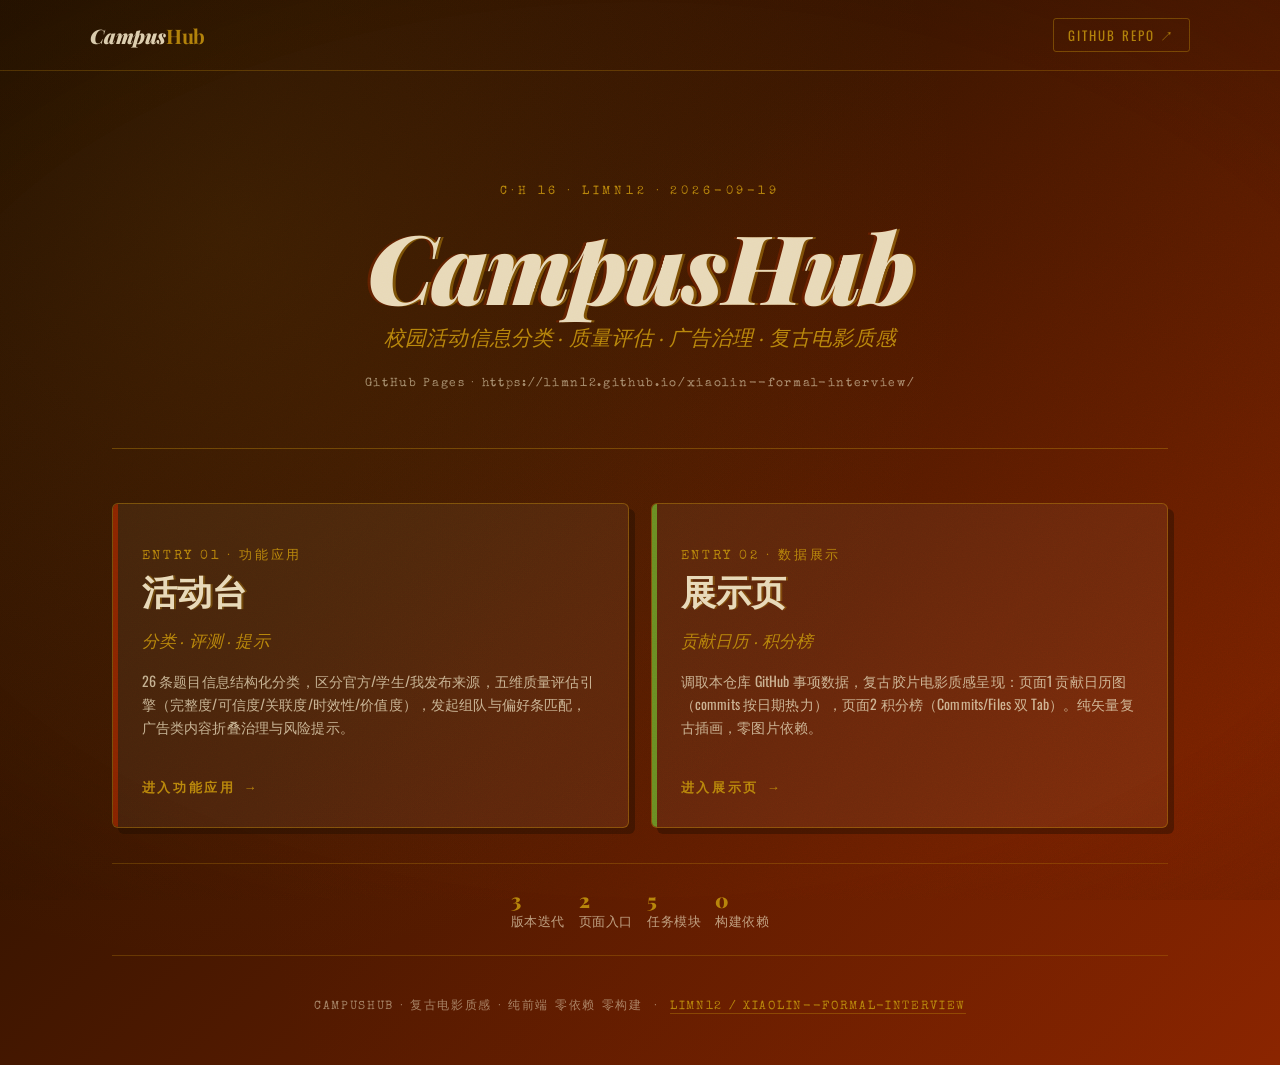
==== index.html @ 2711916e "Pages 入口门户 + main 分支 根目录新增 index.html 作为 GitHub Pages 入口门户（复古电影质感，链接到 campus-hub 功能应用与 showcase 展示页）" ====
<!DOCTYPE html>
<html lang="zh-CN">
<head>
<meta charset="UTF-8">
<meta name="viewport" content="width=device-width, initial-scale=1.0">
<title>校园活动台 CampusHub · 入口</title>
<meta name="description" content="校园活动信息分类与质量提示平台 — 功能应用与展示页入口。">
<link rel="preconnect" href="https://fonts.googleapis.com">
<link rel="preconnect" href="https://fonts.gstatic.com" crossorigin>
<link href="https://fonts.googleapis.com/css2?family=Oswald:wght@400;500;600;700&family=Playfair+Display:ital,wght@0,400;0,700;0,900;1,700;1,900&family=Special+Elite&display=swap" rel="stylesheet">
<style>
  :root{
    --bg:#E8D9B8; --paper:#D2B48C; --surface:#EFE3C8; --ink:#1A0A00;
    --text:#1A0A00; --soft:#5C3A1F; --border:#BFA37F;
    --rust:#8B2500; --gold:#B8860B; --olive:#6B8E23; --navy:#191970; --cream:#E8D9B8;
  }
  *{box-sizing:border-box}
  html,body{margin:0;padding:0}
  body{
    font-family:"Oswald","Bebas Neue",Impact,sans-serif;
    background:
      radial-gradient(circle at 18% 22%,rgba(184,134,11,.12),transparent 55%),
      radial-gradient(circle at 82% 78%,rgba(139,37,0,.10),transparent 60%),
      linear-gradient(135deg,#1A0A00 0%,#3a1500 38%,#8B2500 100%);
    color:var(--cream);min-height:100vh;line-height:1.55;letter-spacing:.01em;
    -webkit-font-smoothing:antialiased;
  }
  /* 颗粒噪点 */
  body::before{
    content:"";position:fixed;inset:0;z-index:9999;pointer-events:none;opacity:.10;mix-blend-mode:overlay;
    background-image:url("data:image/svg+xml;utf8,<svg xmlns='http://www.w3.org/2000/svg' width='160' height='160'><filter id='n'><feTurbulence type='fractalNoise' baseFrequency='0.9' numOctaves='2' stitchTiles='stitch'/></filter><rect width='100%25' height='100%25' filter='url(%23n)'/></svg>");
    background-size:180px 180px;
  }
  /* 暗角 */
  body::after{
    content:"";position:fixed;inset:0;z-index:9998;pointer-events:none;
    background:radial-gradient(ellipse 130% 110% at center,transparent 45%,rgba(26,10,0,.5) 100%);
  }
  .wrap{position:relative;z-index:2;max-width:1100px;margin:0 auto;padding:0 22px}

  /* Hero */
  .hero{padding:7rem 0 3.4rem;text-align:center;border-bottom:1px solid rgba(184,134,11,.4)}
  .hero__kicker{font-family:"Special Elite",monospace;font-size:12px;letter-spacing:.32em;text-transform:uppercase;color:var(--gold);margin-bottom:1.2rem}
  .hero__title{
    font-family:"Playfair Display",serif;font-style:italic;font-weight:900;
    font-size:clamp(2.6rem,8vw,6rem);line-height:.92;letter-spacing:-.02em;margin:0;
    color:var(--cream);
    text-shadow:3px 0 0 rgba(184,134,11,.5),-3px 0 0 rgba(139,37,0,.45);
  }
  .hero__sub{font-family:"Playfair Display",serif;font-style:italic;color:var(--gold);margin-top:.7rem;font-size:clamp(1rem,1.8vw,1.3rem)}
  .hero__meta{font-family:"Special Elite",monospace;font-size:12px;letter-spacing:.14em;color:rgba(232,217,184,.6);margin-top:1.4rem}

  /* 入口卡 */
  .cards{display:grid;grid-template-columns:1fr 1fr;gap:22px;margin:3.4rem 0 1.6rem}
  @media (max-width:720px){.cards{grid-template-columns:1fr}}
  .card{
    display:block;position:relative;background:rgba(232,217,184,.06);
    border:1px solid rgba(184,134,11,.45);border-radius:6px;padding:2.2rem 1.8rem 1.8rem;
    text-decoration:none;color:var(--cream);transition:transform .2s,box-shadow .2s,border-color .2s;
    box-shadow:6px 6px 0 rgba(26,10,0,.4);overflow:hidden;
  }
  .card:hover{transform:translate(-3px,-3px);box-shadow:9px 9px 0 rgba(184,134,11,.5);border-color:var(--gold)}
  .card::before{content:"";position:absolute;left:0;top:0;bottom:0;width:5px;background:var(--rust)}
  .card--b::before{background:var(--olive)}
  .card__num{font-family:"Special Elite",monospace;font-size:13px;letter-spacing:.2em;color:var(--gold);text-transform:uppercase}
  .card__title{font-family:"Playfair Display",serif;font-weight:900;font-size:2.2rem;margin:.4rem 0 .3rem;line-height:1.05;color:var(--cream);text-shadow:2px 0 0 rgba(184,134,11,.35)}
  .card__sub{font-family:"Playfair Display",serif;font-style:italic;color:var(--gold);font-size:1.05rem;margin-bottom:1rem}
  .card__desc{font-family:"Oswald",sans-serif;font-size:14px;color:rgba(232,217,184,.78);line-height:1.65;letter-spacing:.01em}
  .card__enter{margin-top:1.5rem;font-family:"Oswald",sans-serif;font-weight:600;letter-spacing:.2em;text-transform:uppercase;font-size:13px;color:var(--gold);display:inline-flex;align-items:center;gap:8px}
  .card__enter::after{content:"→";transition:transform .2s}
  .card:hover .card__enter::after{transform:translateX(4px)}

  /* 统计条 */
  .stats{display:flex;gap:14px;flex-wrap:wrap;justify-content:center;margin:2.2rem 0 0;padding:1.6rem 0;border-top:1px solid rgba(184,134,11,.3);border-bottom:1px solid rgba(184,134,11,.3)}
  .stat{font-family:"Oswald",sans-serif;font-size:13px;letter-spacing:.04em;color:rgba(232,217,184,.7)}
  .stat b{font-family:"Playfair Display",serif;font-weight:900;font-size:20px;color:var(--gold);display:block;line-height:1}

  /* 页脚 */
  .footer{padding:2.6rem 0 3rem;text-align:center;font-family:"Special Elite",monospace;font-size:12px;letter-spacing:.14em;color:rgba(232,217,184,.55);text-transform:uppercase}
  .footer a{color:var(--gold);text-decoration:none;border-bottom:1px solid rgba(184,134,11,.4)}
  .footer a:hover{color:var(--cream)}

  /* 顶栏 */
  .nav{position:relative;z-index:3;padding:18px 22px;border-bottom:1px solid rgba(184,134,11,.3)}
  .nav__inner{max-width:1100px;margin:0 auto;display:flex;justify-content:space-between;align-items:center}
  .nav__logo{font-family:"Playfair Display",serif;font-weight:900;font-style:italic;font-size:20px;color:var(--cream);letter-spacing:-.01em}
  .nav__logo b{color:var(--gold);font-style:normal}
  .nav__link{font-family:"Oswald",sans-serif;font-size:13px;letter-spacing:.16em;text-transform:uppercase;color:var(--gold);text-decoration:none;border:1px solid rgba(184,134,11,.45);padding:6px 14px;border-radius:3px}
</style>
</head>
<body>

<header class="nav">
  <div class="nav__inner">
    <span class="nav__logo">Campus<b>Hub</b></span>
    <a class="nav__link" href="https://github.com/LIMN12/xiaolin--formal-interview" target="_blank" rel="noopener">GitHub Repo ↗</a>
  </div>
</header>

<div class="wrap">

  <section class="hero">
    <div class="hero__kicker">C·H 16 · LIMN12 · 2026-09-19</div>
    <h1 class="hero__title">CampusHub</h1>
    <p class="hero__sub">校园活动信息分类 · 质量评估 · 广告治理 · 复古电影质感</p>
    <div class="hero__meta">GitHub Pages · https://limn12.github.io/xiaolin--formal-interview/</div>
  </section>

  <div class="cards">
    <a class="card" href="campus-hub/index.html">
      <span class="card__num">Entry 01 · 功能应用</span>
      <h2 class="card__title">活动台</h2>
      <p class="card__sub">分类 · 评测 · 提示</p>
      <p class="card__desc">26 条题目信息结构化分类，区分官方/学生/我发布来源，五维质量评估引擎（完整度/可信度/关联度/时效性/价值度），发起组队与偏好条匹配，广告类内容折叠治理与风险提示。</p>
      <span class="card__enter">进入功能应用</span>
    </a>

    <a class="card card--b" href="showcase/index.html">
      <span class="card__num">Entry 02 · 数据展示</span>
      <h2 class="card__title">展示页</h2>
      <p class="card__sub">贡献日历 · 积分榜</p>
      <p class="card__desc">调取本仓库 GitHub 事项数据，复古胶片电影质感呈现：页面1 贡献日历图（commits 按日期热力），页面2 积分榜（Commits/Files 双 Tab）。纯矢量复古插画，零图片依赖。</p>
      <span class="card__enter">进入展示页</span>
    </a>
  </div>

  <div class="stats">
    <div class="stat"><b>3</b>版本迭代</div>
    <div class="stat"><b>2</b>页面入口</div>
    <div class="stat"><b>5</b>任务模块</div>
    <div class="stat"><b>0</b>构建依赖</div>
  </div>

</div>

<footer class="footer">
  CampusHub · 复古电影质感 · 纯前端 零依赖 零构建 &nbsp;·&nbsp; <a href="https://github.com/LIMN12/xiaolin--formal-interview" target="_blank" rel="noopener">LIMN12 / xiaolin--formal-interview</a>
</footer>

</body>
</html>
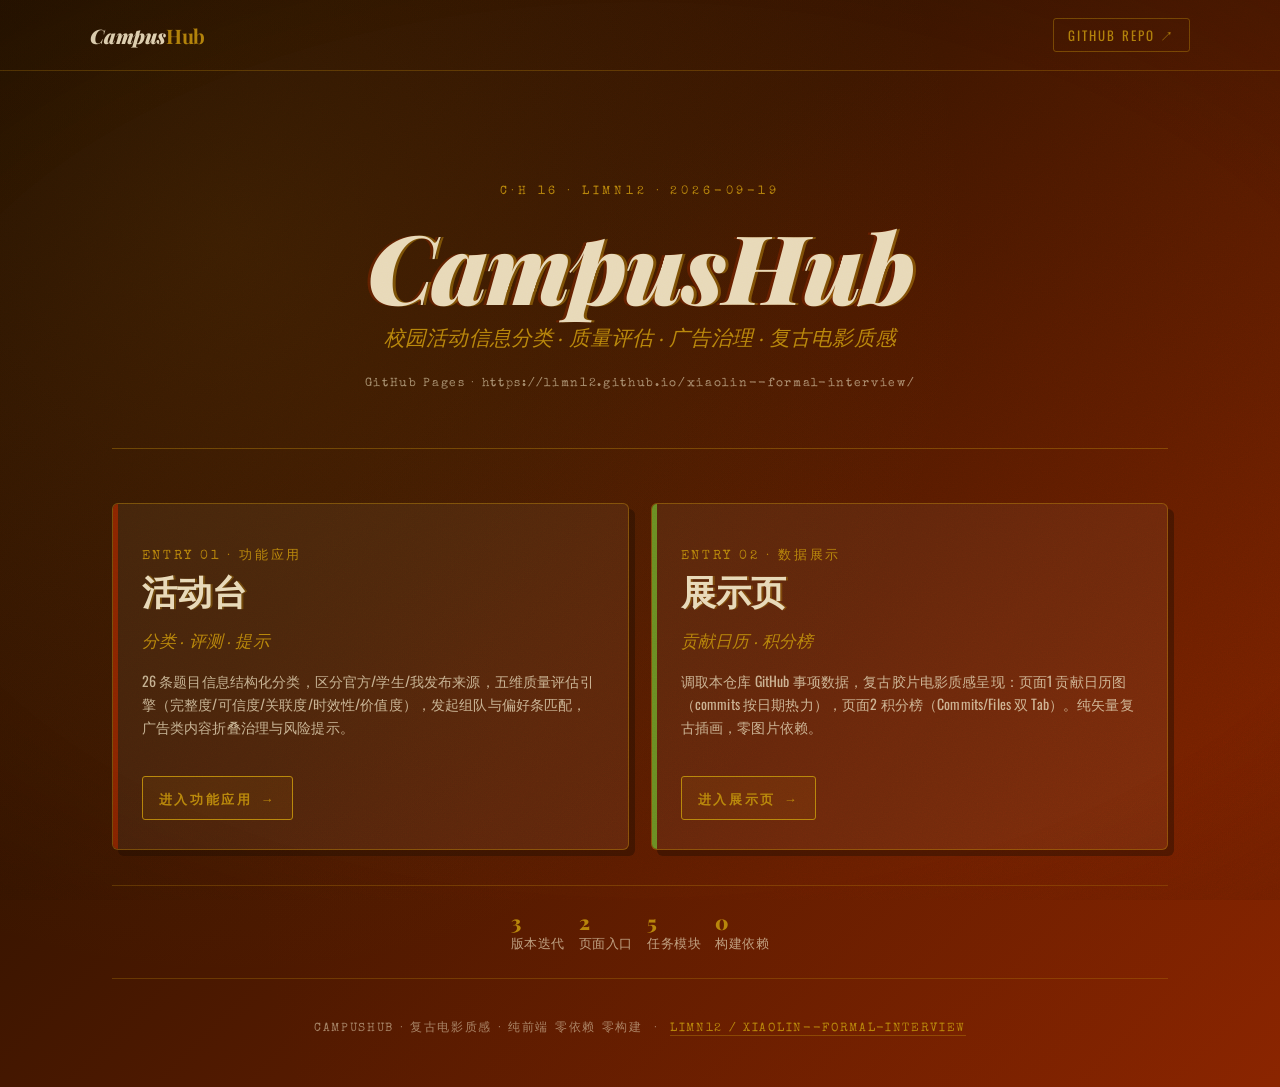
==== commit 914dd5ca: "门户页移动端链接修复 入口链接改为绝对 GitHub Pages 地址（避免本地/微信打开时相对路径失效）；移动端 CSS 优化：触摸目标 min-height 44px、按钮全宽、按压反馈、取消高亮" ====
--- a/index.html
+++ b/index.html
@@ -58,17 +58,35 @@
     border:1px solid rgba(184,134,11,.45);border-radius:6px;padding:2.2rem 1.8rem 1.8rem;
     text-decoration:none;color:var(--cream);transition:transform .2s,box-shadow .2s,border-color .2s;
     box-shadow:6px 6px 0 rgba(26,10,0,.4);overflow:hidden;
+    -webkit-tap-highlight-color:transparent;touch-action:manipulation;
   }
   .card:hover{transform:translate(-3px,-3px);box-shadow:9px 9px 0 rgba(184,134,11,.5);border-color:var(--gold)}
+  .card:active{transform:scale(.98)}
   .card::before{content:"";position:absolute;left:0;top:0;bottom:0;width:5px;background:var(--rust)}
   .card--b::before{background:var(--olive)}
   .card__num{font-family:"Special Elite",monospace;font-size:13px;letter-spacing:.2em;color:var(--gold);text-transform:uppercase}
   .card__title{font-family:"Playfair Display",serif;font-weight:900;font-size:2.2rem;margin:.4rem 0 .3rem;line-height:1.05;color:var(--cream);text-shadow:2px 0 0 rgba(184,134,11,.35)}
   .card__sub{font-family:"Playfair Display",serif;font-style:italic;color:var(--gold);font-size:1.05rem;margin-bottom:1rem}
   .card__desc{font-family:"Oswald",sans-serif;font-size:14px;color:rgba(232,217,184,.78);line-height:1.65;letter-spacing:.01em}
-  .card__enter{margin-top:1.5rem;font-family:"Oswald",sans-serif;font-weight:600;letter-spacing:.2em;text-transform:uppercase;font-size:13px;color:var(--gold);display:inline-flex;align-items:center;gap:8px}
+  .card__enter{
+    margin-top:1.5rem;font-family:"Oswald",sans-serif;font-weight:600;letter-spacing:.2em;
+    text-transform:uppercase;font-size:13px;color:var(--gold);display:inline-flex;align-items:center;gap:8px;
+    padding:10px 16px;border:1px solid var(--gold);border-radius:3px;background:rgba(184,134,11,.08);
+    min-height:44px;
+  }
   .card__enter::after{content:"→";transition:transform .2s}
   .card:hover .card__enter::after{transform:translateX(4px)}
+
+  /* 移动端优化 */
+  @media (max-width:720px){
+    .hero{padding:4rem 0 2.2rem}
+    .card{padding:1.6rem 1.2rem 1.4rem;box-shadow:4px 4px 0 rgba(26,10,0,.4)}
+    .card__title{font-size:1.8rem}
+    .card__desc{font-size:13.5px}
+    .card__enter{width:100%;justify-content:center;padding:12px 16px;font-size:14px}
+    .stats{gap:10px}
+    .stat b{font-size:17px}
+  }
 
   /* 统计条 */
   .stats{display:flex;gap:14px;flex-wrap:wrap;justify-content:center;margin:2.2rem 0 0;padding:1.6rem 0;border-top:1px solid rgba(184,134,11,.3);border-bottom:1px solid rgba(184,134,11,.3)}
@@ -107,7 +125,7 @@
   </section>
 
   <div class="cards">
-    <a class="card" href="campus-hub/index.html">
+    <a class="card" href="https://limn12.github.io/xiaolin--formal-interview/campus-hub/index.html">
       <span class="card__num">Entry 01 · 功能应用</span>
       <h2 class="card__title">活动台</h2>
       <p class="card__sub">分类 · 评测 · 提示</p>
@@ -115,7 +133,7 @@
       <span class="card__enter">进入功能应用</span>
     </a>
 
-    <a class="card card--b" href="showcase/index.html">
+    <a class="card card--b" href="https://limn12.github.io/xiaolin--formal-interview/showcase/index.html">
       <span class="card__num">Entry 02 · 数据展示</span>
       <h2 class="card__title">展示页</h2>
       <p class="card__sub">贡献日历 · 积分榜</p>
